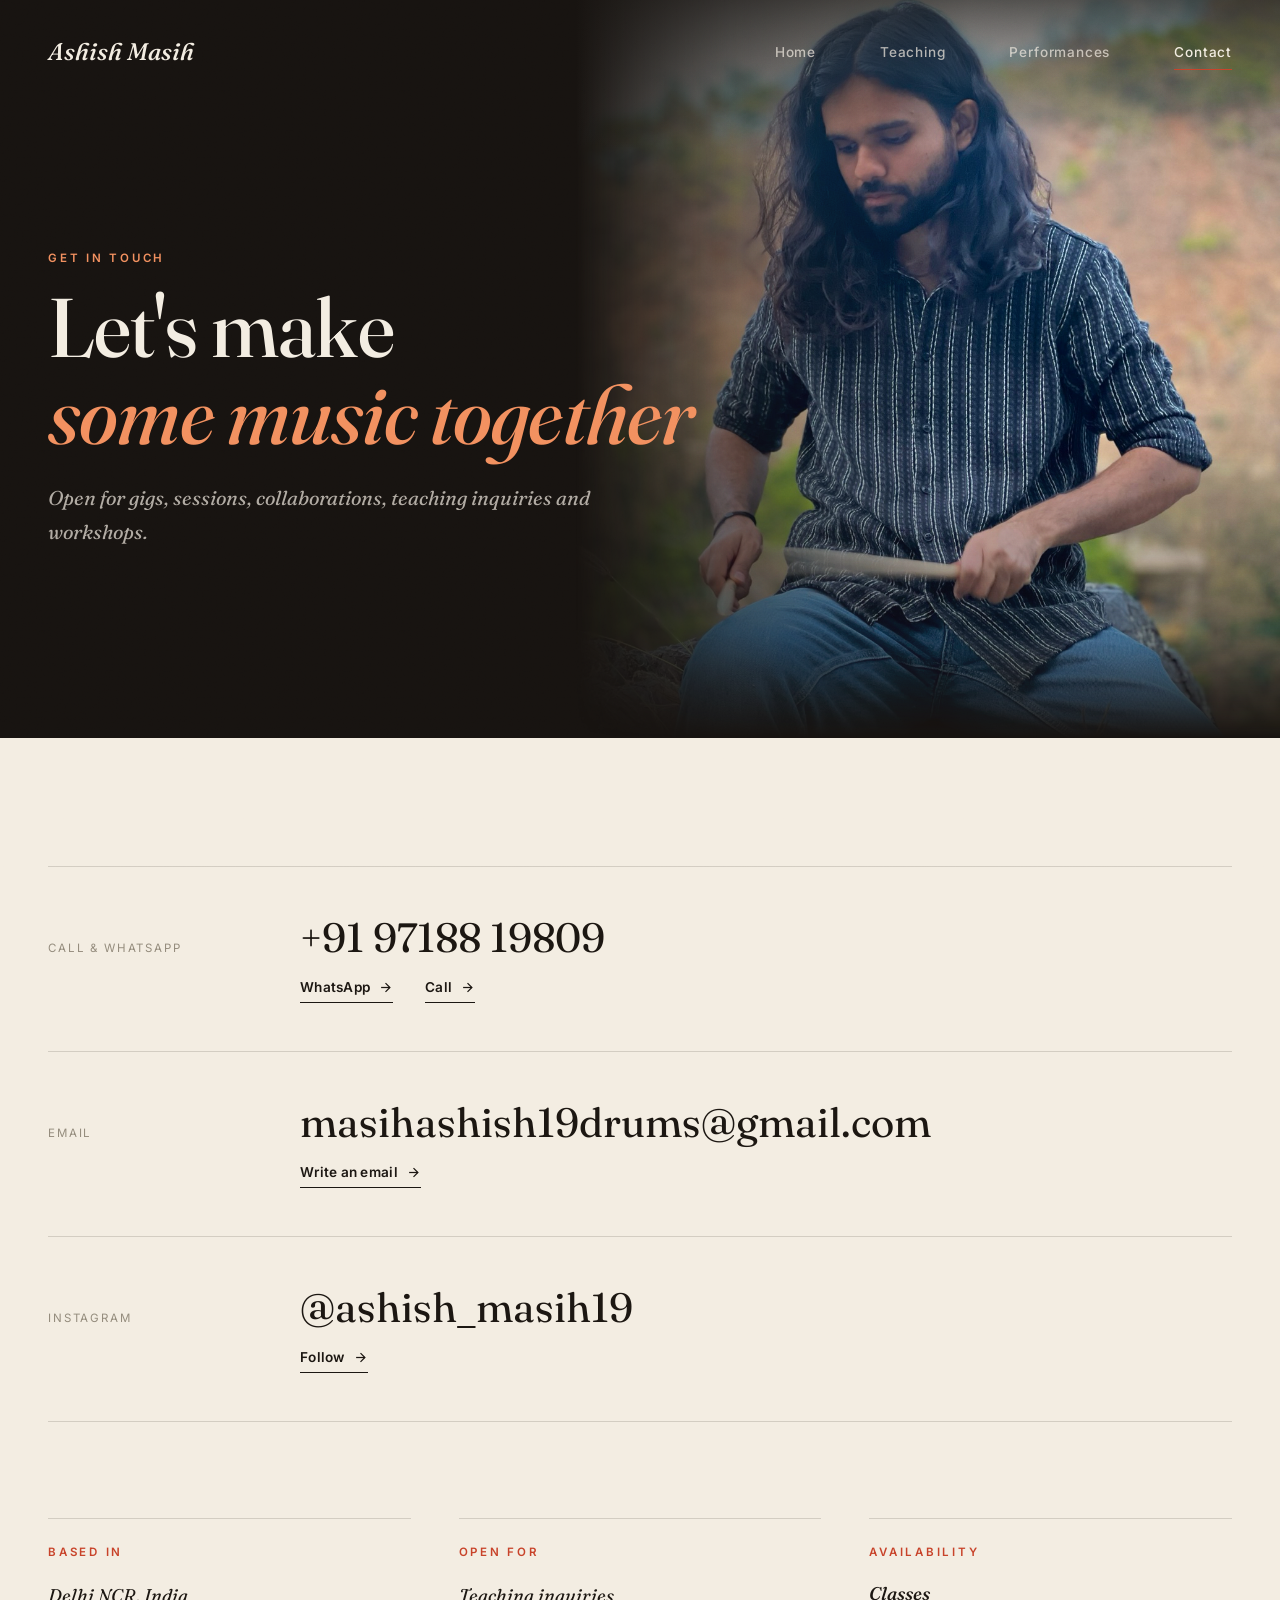
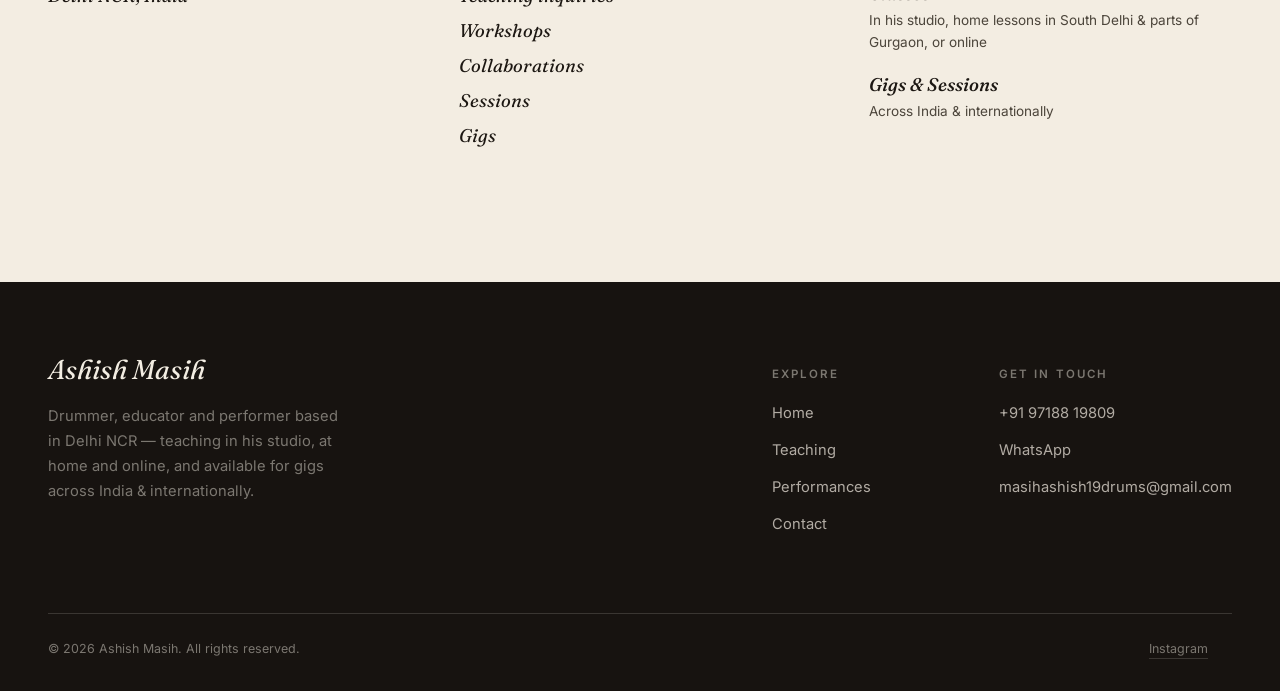
==== contact.html @ cd33c208 "Ashish Masih website" ====
<!DOCTYPE html>
<html lang="en">
<head>
<meta charset="UTF-8">
<meta name="viewport" content="width=device-width, initial-scale=1.0">
<title>Contact — Ashish Masih | Drummer, Educator &amp; Performer</title>
<meta name="description" content="Get in touch with Ashish Masih for drum classes — in his studio, at home in South Delhi and parts of Gurgaon, or online — or to book him for gigs and sessions across India and internationally.">
<link rel="stylesheet" href="css/tokens.css">
<link rel="stylesheet" href="css/base.css">
</head>
<body>

<site-nav active="contact"></site-nav>

<header class="section-dark contact-hero">
  <div class="container grid-12">
    <div class="col-start-1 col-span-9" data-reveal>
      <span class="eyebrow">Get In Touch</span>
      <h1 style="font-size:clamp(2.6rem,6.5vw,5.2rem);">Let's make<br><em style="color:var(--accent-2);">some music together</em></h1>
      <p class="dek" style="margin-top:var(--space-md);">Open for gigs, sessions, collaborations, teaching inquiries and workshops.</p>
    </div>
  </div>
  <div class="contact-photo" aria-hidden="false">
    <media-placeholder src="assets/images/contact-photo.jpg" alt="Ashish sitting on a rock outdoors, tapping a pair of drumsticks on his knees" fit="cover" focus="50% 40%" priority style="height:100%;"></media-placeholder>
  </div>
</header>

<section class="section">
  <div class="container">

    <div class="contact-list" data-reveal>

      <div class="cl-row">
        <span class="cl-label">Call &amp; WhatsApp</span>
        <a class="cl-value" href="tel:+919718819809">+91 97188 19809</a>
        <span class="cl-actions">
          <a class="link-cta" href="https://wa.me/919718819809" target="_blank" rel="noopener">WhatsApp <svg viewBox="0 0 24 24" fill="none" stroke="currentColor" stroke-width="2"><line x1="5" y1="12" x2="19" y2="12"/><polyline points="12 5 19 12 12 19"/></svg></a>
          <a class="link-cta" href="tel:+919718819809">Call <svg viewBox="0 0 24 24" fill="none" stroke="currentColor" stroke-width="2"><line x1="5" y1="12" x2="19" y2="12"/><polyline points="12 5 19 12 12 19"/></svg></a>
        </span>
      </div>

      <div class="cl-row">
        <span class="cl-label">Email</span>
        <a class="cl-value" href="mailto:masihashish19drums@gmail.com">masihashish19drums@gmail.com</a>
        <span class="cl-actions">
          <a class="link-cta" href="mailto:masihashish19drums@gmail.com">Write an email <svg viewBox="0 0 24 24" fill="none" stroke="currentColor" stroke-width="2"><line x1="5" y1="12" x2="19" y2="12"/><polyline points="12 5 19 12 12 19"/></svg></a>
        </span>
      </div>

      <div class="cl-row">
        <span class="cl-label">Instagram</span>
        <a class="cl-value" href="https://www.instagram.com/ashish_masih19" target="_blank" rel="noopener">@ashish_masih19</a>
        <span class="cl-actions">
          <a class="link-cta" href="https://www.instagram.com/ashish_masih19" target="_blank" rel="noopener">Follow <svg viewBox="0 0 24 24" fill="none" stroke="currentColor" stroke-width="2"><line x1="5" y1="12" x2="19" y2="12"/><polyline points="12 5 19 12 12 19"/></svg></a>
        </span>
      </div>

    </div>

    <div class="contact-facts" data-reveal>
      <div class="fact">
        <span class="eyebrow">Based In</span>
        <ul class="fact-list"><li>Delhi NCR, India</li></ul>
      </div>
      <div class="fact">
        <span class="eyebrow">Open For</span>
        <ul class="fact-list">
          <li>Teaching inquiries</li>
          <li>Workshops</li>
          <li>Collaborations</li>
          <li>Sessions</li>
          <li>Gigs</li>
        </ul>
      </div>
      <div class="fact">
        <span class="eyebrow">Availability</span>
        <p class="fact-line"><strong>Classes</strong>In his studio, home lessons in South Delhi &amp; parts of Gurgaon, or online</p>
        <p class="fact-line"><strong>Gigs &amp; Sessions</strong>Across India &amp; internationally</p>
      </div>
    </div>

  </div>
</section>

<site-footer></site-footer>

<script type="module" src="js/app.js"></script>
</body>
</html>
---- css/tokens.css ----
/* ============================================
   DESIGN TOKENS — single source of truth.
   Consumed by base.css (light DOM) and by every
   Web Component's Shadow DOM (custom properties
   pierce the shadow boundary by design).
   ============================================ */

:root {
  /* ---- color: paper (light) chapters ---- */
  --paper: #f3ede2;
  --paper-alt: #eae1cf;
  --ink: #1c1712;
  --ink-soft: #4c453b;
  --ink-faint: #948c7d;
  --line: rgba(28, 23, 18, 0.15);
  --line-soft: rgba(28, 23, 18, 0.09);

  /* ---- color: dark (cover) chapters ---- */
  --dark: #171310;
  --dark-alt: #211b15;
  --cream: #f3ede2;
  --cream-soft: rgba(243, 237, 226, 0.7);
  --cream-faint: rgba(243, 237, 226, 0.46);
  --line-dark: rgba(243, 237, 226, 0.16);

  /* ---- color: accent (primary — red/orange, "performance" energy) ---- */
  --accent: #c8432a;
  --accent-2: #f2905f;
  --accent-rgb: 200, 67, 42;
  --accent-soft: rgba(200, 67, 42, 0.14);

  /* ---- color: accent (secondary — gold, "teaching" wayfinding) ----
     Pages override --accent/--accent-2/--accent-rgb with these at the
     <body> level so every component (nav, buttons, glows, chips) that
     reads var(--accent) re-themes automatically — custom properties
     pierce the Shadow DOM boundary by design. ---- */
  --accent-teach: #c99a3a;
  --accent-teach-2: #e8c874;
  --accent-teach-rgb: 201, 154, 58;

  /* ---- spacing scale (strict, 4px atomic unit) ---- */
  --space-3xs: 0.25rem;   /* 4  */
  --space-2xs: 0.5rem;    /* 8  */
  --space-xs: 0.75rem;    /* 12 */
  --space-sm: 1rem;       /* 16 */
  --space-md: 1.5rem;     /* 24 */
  --space-lg: 2rem;       /* 32 */
  --space-xl: 3rem;       /* 48 */
  --space-2xl: 4rem;      /* 64 */
  --space-3xl: 6rem;      /* 96 */
  --space-4xl: 8rem;      /* 128 */
  --space-5xl: 10rem;     /* 160 */

  /* ---- type ---- */
  --font-display: 'Fraunces', Georgia, serif;
  --font-body: 'Inter', -apple-system, BlinkMacSystemFont, sans-serif;
  --text-2xs: 0.65rem;
  --text-xs: 0.72rem;
  --text-sm: 0.85rem;
  --text-base: 1.03rem;
  --text-md: 1.25rem;
  --text-lg: clamp(1.3rem, 2.6vw, 1.8rem);
  --text-xl: clamp(2rem, 4.6vw, 3.4rem);
  --text-2xl: clamp(2.6rem, 6vw, 5rem);
  --text-3xl: clamp(3rem, 8vw, 6.6rem);

  /* ---- radius ---- */
  --radius-sm: 2px;
  --radius-md: 8px;
  --radius-lg: 18px;
  --radius-xl: 28px;
  --radius-pill: 999px;

  /* ---- framed page (contained dark canvas, not edge-to-edge) ---- */
  --page-bg: #000;
  --frame-pad: clamp(10px, 1.6vw, 22px);

  /* ---- glass (glassmorphism overlay panels) ---- */
  --glass-blur: 18px;
  --glass-bg-dark: rgba(23, 19, 16, 0.5);
  --glass-bg-light: rgba(243, 237, 226, 0.55);
  --glass-border-dark: rgba(243, 237, 226, 0.18);
  --glass-border-light: rgba(28, 23, 18, 0.16);
  --glass-shadow: 0 20px 60px rgba(0, 0, 0, 0.28);

  /* ---- motion (micro-interaction tokens) ---- */
  --ease-out: cubic-bezier(.22, 1, .36, 1);
  --ease-in-out: cubic-bezier(.65, 0, .35, 1);
  --dur-fast: 180ms;
  --dur-med: 320ms;
  --dur-slow: 640ms;
  --lift-hover: -4px;
  --scale-hover: 1.015;
  --scale-press: 0.985;

  /* ---- grid (asymmetric 12-col system) ---- */
  --grid-cols: 12;
  --grid-gap: clamp(16px, 2.4vw, var(--space-lg));
  --container-max: 1280px;
  --container-pad: clamp(20px, 4vw, 48px);
}
---- css/base.css ----
/* ============================================
   BASE — reset, global type, asymmetric grid
   system, section rhythm, and light-DOM atoms
   that are too content-specific to warrant a
   Web Component (see /js/components for the
   reusable, decoupled UI pieces instead).
   ============================================ */

@import url('https://fonts.googleapis.com/css2?family=Fraunces:ital,opsz,wght@0,9..144,300..900;1,9..144,300..900&family=Inter:wght@400;500;600;700&display=swap');

* { box-sizing: border-box; margin: 0; padding: 0; }
html { scroll-behavior: smooth; }

body {
  background: var(--paper);
  color: var(--ink-soft);
  font-family: var(--font-body);
  font-size: var(--text-base);
  line-height: 1.7;
  -webkit-font-smoothing: antialiased;
  overflow-x: hidden;
  position: relative;
}

/* film grain, sits above everything, ignores pointer events */
body::before {
  content: '';
  position: fixed;
  inset: 0;
  z-index: 999;
  pointer-events: none;
  opacity: 0.05;
  mix-blend-mode: overlay;
  background-image: url("data:image/svg+xml,%3Csvg xmlns='http://www.w3.org/2000/svg' width='180' height='180'%3E%3Cfilter id='n'%3E%3CfeTurbulence type='fractalNoise' baseFrequency='0.85' numOctaves='2' stitchTiles='stitch'/%3E%3C/filter%3E%3Crect width='100%25' height='100%25' filter='url(%23n)'/%3E%3C/svg%3E");
}

img { max-width: 100%; display: block; }
a { color: inherit; text-decoration: none; }
ul { list-style: none; }

/* ---------- container + asymmetric grid ---------- */
.container {
  max-width: var(--container-max);
  margin: 0 auto;
  padding: 0 var(--container-pad);
}
.grid-12 {
  display: grid;
  grid-template-columns: repeat(var(--grid-cols), 1fr);
  gap: var(--grid-gap);
}
.col-start-1 { grid-column-start: 1; }
.col-start-2 { grid-column-start: 2; }
.col-start-3 { grid-column-start: 3; }
.col-start-4 { grid-column-start: 4; }
.col-start-6 { grid-column-start: 6; }
.col-start-7 { grid-column-start: 7; }
.col-start-8 { grid-column-start: 8; }
.col-start-9 { grid-column-start: 9; }
.col-start-10 { grid-column-start: 10; }
.col-span-3 { grid-column-end: span 3; }
.col-span-4 { grid-column-end: span 4; }
.col-span-5 { grid-column-end: span 5; }
.col-span-6 { grid-column-end: span 6; }
.col-span-7 { grid-column-end: span 7; }
.col-span-8 { grid-column-end: span 8; }
.col-span-9 { grid-column-end: span 9; }
.col-span-10 { grid-column-end: span 10; }
.col-span-12 { grid-column-end: span 12; }
.row-start-1 { grid-row-start: 1; }

/* ---------- typography ---------- */
h1, h2, h3, h4 {
  font-family: var(--font-display);
  font-weight: 560;
  letter-spacing: -0.01em;
  line-height: 1.04;
  color: var(--ink);
}
.section-dark h1, .section-dark h2, .section-dark h3, .section-dark h4 { color: var(--cream); }

h1 { font-size: var(--text-3xl); font-weight: 480; }
h2 { font-size: var(--text-xl); }
h3 { font-size: var(--text-lg); font-weight: 560; }
em, .italic { font-style: italic; }

p { color: var(--ink-soft); }
.section-dark p { color: var(--cream-soft); }

.eyebrow {
  display: block;
  font-size: var(--text-xs);
  font-weight: 600;
  letter-spacing: 0.24em;
  text-transform: uppercase;
  color: var(--accent);
  margin-bottom: var(--space-sm);
}
.section-dark .eyebrow { color: var(--accent-2); }

.dek {
  font-family: var(--font-display);
  font-style: italic;
  font-weight: 400;
  font-size: var(--text-md);
  color: var(--ink-soft);
  max-width: 600px;
}
.section-dark .dek { color: var(--cream-soft); }

/* ---------- link-cta atom (micro-interaction) ---------- */
.link-cta {
  display: inline-flex;
  align-items: center;
  gap: var(--space-2xs);
  font-family: var(--font-body);
  font-weight: 600;
  font-size: var(--text-sm);
  letter-spacing: 0.02em;
  color: var(--ink);
  padding-bottom: 3px;
  border-bottom: 1px solid var(--ink);
  transition: gap var(--dur-med) var(--ease-out), color var(--dur-med), border-color var(--dur-med), transform var(--dur-fast) var(--ease-out);
}
.link-cta:hover { gap: var(--space-sm); color: var(--accent); border-color: var(--accent); }
.link-cta:active { transform: scale(var(--scale-press)); }
.link-cta svg { width: 15px; height: 15px; }
.section-dark .link-cta { color: var(--cream); border-color: var(--line-dark); }
.section-dark .link-cta:hover { color: var(--accent-2); border-color: var(--accent-2); }
.link-row { display: flex; gap: var(--space-2xl); flex-wrap: wrap; align-items: center; }

.btn-solid {
  display: inline-flex;
  align-items: center;
  justify-content: center;
  gap: var(--space-2xs);
  padding: var(--space-sm) var(--space-lg);
  background: var(--accent);
  color: var(--cream);
  font-family: var(--font-body);
  font-weight: 600;
  font-size: var(--text-sm);
  letter-spacing: 0.03em;
  border: none;
  border-radius: var(--radius-md);
  cursor: pointer;
  transition: filter var(--dur-med) var(--ease-out), transform var(--dur-fast) var(--ease-out), box-shadow var(--dur-med) var(--ease-out);
}
.btn-solid:hover {
  filter: brightness(0.88);
  transform: translateY(var(--lift-hover));
  box-shadow: 0 10px 30px -6px rgba(var(--accent-rgb), 0.55);
}
.btn-solid:active { transform: scale(var(--scale-press)); }
.btn-solid svg { width: 15px; height: 15px; }

/* ---------- framed page (contained dark canvas w/ rounded panels) ---------- */
.framed-page { background: var(--page-bg); padding: var(--frame-pad); }

.promo-card {
  display: grid;
  grid-template-columns: 0.9fr 1.1fr;
  background: var(--dark);
  border-radius: var(--radius-xl);
  overflow: hidden;
  min-height: 60svh;
}
.promo-text {
  display: flex;
  flex-direction: column;
  justify-content: center;
  align-items: flex-start;
  padding: var(--space-3xl) clamp(var(--space-lg), 5vw, var(--space-3xl));
  min-width: 0;
}
.promo-text .dek { margin: var(--space-sm) 0 var(--space-xl); max-width: 420px; }
.hero-stat { display: flex; align-items: center; gap: var(--space-sm); margin: var(--space-md) 0 0; }
.hero-stat-num { font-family: var(--font-display); font-style: italic; font-weight: 480; font-size: clamp(2.8rem, 5.2vw, 4.4rem); line-height: 1; letter-spacing: -0.02em; color: var(--accent-2); }
.hero-stat-label { font-size: var(--text-xs); font-weight: 600; letter-spacing: 0.16em; text-transform: uppercase; line-height: 1.5; color: var(--cream-soft); }
.promo-media {
  position: relative;
  min-width: 0;
  margin-left: -10%;
  pointer-events: none;
  /* the photo dissolves into the card colour instead of ending on a hard edge */
  -webkit-mask-image: linear-gradient(90deg, transparent 0%, rgba(0, 0, 0, 0.2) 12%, rgba(0, 0, 0, 0.62) 28%, #000 55%);
  mask-image: linear-gradient(90deg, transparent 0%, rgba(0, 0, 0, 0.2) 12%, rgba(0, 0, 0, 0.62) 28%, #000 55%);
}
.promo-media media-placeholder { height: 100%; }

/* ---------- tile grid (bento-style section links) ---------- */
.tile-grid {
  display: grid;
  grid-template-columns: 1fr 1fr;
  gap: var(--frame-pad);
  margin-top: var(--frame-pad);
}
.tile {
  position: relative;
  display: block;
  border-radius: var(--radius-xl);
  overflow: hidden;
  aspect-ratio: 4 / 3;
  transition: transform var(--dur-med) var(--ease-out);
}
.tile.full { grid-column: 1 / -1; aspect-ratio: 21 / 9; }
.tile:hover { transform: translateY(var(--lift-hover)); }
.tile::before {
  content: '';
  position: absolute;
  inset: 0;
  z-index: 1;
  background: linear-gradient(180deg, transparent 50%, rgba(8, 6, 4, 0.62) 100%);
  pointer-events: none;
}
.tile::after {
  content: '';
  position: absolute;
  inset: 0;
  z-index: 1;
  background: linear-gradient(180deg, rgba(var(--accent-rgb), 0) 35%, rgba(var(--accent-rgb), 0.45) 100%);
  opacity: 0;
  transition: opacity var(--dur-med) var(--ease-out);
  pointer-events: none;
}
.tile:hover::after { opacity: 1; }
.tile media-placeholder { height: 100%; }
.tile-label {
  position: absolute;
  left: var(--space-lg);
  bottom: var(--space-lg);
  z-index: 2;
  font-family: var(--font-display);
  font-size: var(--text-xl);
  color: var(--cream);
  pointer-events: none;
}

/* ---------- numbers strip (compact, so the photos stay the hero) ---------- */
.numbers-strip { padding: var(--space-xl) 0; }
.numbers-strip .pull-numbers { font-size: clamp(1.1rem, 1.7vw, 1.45rem); line-height: 1.6; max-width: 880px; }

/* ---------- journey (stack of full-size chapter cards on the black canvas) ---------- */
.journey { background: var(--page-bg); }
.journey-head { padding-top: var(--space-2xl); padding-bottom: var(--space-lg); }
.journey-stack { display: grid; gap: var(--frame-pad); }
.journey-coda {
  display: flex;
  align-items: baseline;
  gap: var(--space-xl);
  padding: var(--space-xl);
  border-radius: var(--radius-xl);
  background: var(--dark-alt);
}
.journey-coda .eyebrow { margin: 0; white-space: nowrap; }
.journey-coda p {
  font-family: var(--font-display);
  font-style: italic;
  font-size: clamp(1.25rem, 2.3vw, 1.9rem);
  line-height: 1.4;
  color: var(--cream);
  max-width: 820px;
}

/* ---------- proof grid (equal-size captioned photos, e.g. corporate gigs) ---------- */
.proof-grid {
  display: grid;
  grid-template-columns: repeat(4, 1fr);
  gap: var(--space-md);
}
.proof-grid media-placeholder { border-radius: var(--radius-lg); overflow: hidden; }
@media (max-width: 980px) { .proof-grid { grid-template-columns: repeat(2, 1fr); } }
@media (max-width: 560px) { .proof-grid { grid-template-columns: 1fr; } }

@media (max-width: 900px) {
  .promo-card { grid-template-columns: 1fr; }
  .promo-media {
    aspect-ratio: 4/3;
    margin-left: 0;
    margin-top: -12%;
    -webkit-mask-image: linear-gradient(180deg, transparent 0%, rgba(0, 0, 0, 0.2) 12%, rgba(0, 0, 0, 0.62) 28%, #000 55%);
    mask-image: linear-gradient(180deg, transparent 0%, rgba(0, 0, 0, 0.2) 12%, rgba(0, 0, 0, 0.62) 28%, #000 55%);
  }
  .promo-text { padding: var(--space-2xl) var(--space-lg); }
}
@media (max-width: 700px) {
  .tile-grid { grid-template-columns: 1fr; }
  .tile.full { aspect-ratio: 4/3; }
}

/* ---------- section rhythm ---------- */
.section { padding: var(--space-4xl) 0; position: relative; background: var(--paper); }
.section-tight { padding: var(--space-3xl) 0; }
.section-alt { background: var(--paper-alt); }
.section-dark { background: var(--dark); }
.section-dark.section-alt { background: var(--dark-alt); }
.section-head { margin-bottom: var(--space-2xl); max-width: 640px; }
.section-head.center { text-align: center; max-width: 640px; margin-left: auto; margin-right: auto; }

/* ---------- pull-numbers (editorial stat sentence) ---------- */
.pull-numbers {
  font-family: var(--font-display);
  font-size: var(--text-xl);
  line-height: 1.5;
  color: var(--ink);
  font-weight: 400;
}
.pull-numbers strong { color: var(--accent); font-weight: 600; font-style: italic; }
.section-dark .pull-numbers { color: var(--cream); }

/* ---------- flowing / plain lists ---------- */
.flow-list {
  font-family: var(--font-display);
  font-style: italic;
  font-size: var(--text-md);
  color: var(--ink);
  line-height: 1.9;
}
.section-dark .flow-list { color: var(--cream); }
.flow-list .sep { color: var(--accent); font-style: normal; margin: 0 var(--space-sm); }


/* ---------- info row (location-style triads) ---------- */
.info-row { display: grid; grid-template-columns: repeat(3, 1fr); gap: var(--space-2xl); }
.info-row .info-item h4 { font-family: var(--font-display); font-style: italic; font-weight: 500; font-size: var(--text-md); margin-bottom: var(--space-2xs); }
.info-row .info-item p { font-size: var(--text-sm); }

/* ---------- contact page ---------- */
.contact-list { border-top: 1px solid var(--line); }
.cl-row {
  display: grid;
  grid-template-columns: 220px 1fr;
  align-items: baseline;
  column-gap: var(--space-lg);
  row-gap: var(--space-sm);
  padding: var(--space-xl) 0;
  border-bottom: 1px solid var(--line);
}
.cl-label { font-size: var(--text-xs); letter-spacing: 0.16em; text-transform: uppercase; color: var(--ink-faint); }
.cl-value {
  font-family: var(--font-display);
  font-size: clamp(1.4rem, 3.2vw, 2.6rem);
  line-height: 1.1;
  color: var(--ink);
  overflow-wrap: anywhere;
  transition: color var(--dur-med) var(--ease-out), padding-left var(--dur-med) var(--ease-out);
}
.cl-value:hover { color: var(--accent); padding-left: var(--space-xs); }
.cl-actions { grid-column: 2; display: flex; gap: var(--space-lg); flex-wrap: wrap; }
.contact-hero { position: relative; overflow: hidden; display: flex; flex-direction: column; justify-content: center; min-height: min(82svh, 780px); padding: 150px 0 90px; }
.contact-hero .container { position: relative; z-index: 1; width: 100%; }
.contact-hero::before { content: ''; position: absolute; inset: 0 0 auto 0; height: 150px; z-index: 1; pointer-events: none; background: linear-gradient(180deg, rgba(23,19,16,.72), transparent); }
/* the photo bleeds off the top/right and dissolves into the page colour on its left and bottom edges */
.contact-photo {
  position: absolute; top: 0; right: 0; bottom: 0;
  width: min(58%, 840px);
  z-index: 0;
  pointer-events: none;
  -webkit-mask-image: linear-gradient(90deg, transparent 0%, transparent 5%, rgba(0,0,0,.5) 26%, #000 58%), linear-gradient(0deg, transparent 0%, rgba(0,0,0,.6) 14%, #000 42%);
  -webkit-mask-composite: source-in;
  mask-image: linear-gradient(90deg, transparent 0%, transparent 5%, rgba(0,0,0,.5) 26%, #000 58%), linear-gradient(0deg, transparent 0%, rgba(0,0,0,.6) 14%, #000 42%);
  mask-composite: intersect;
}
.contact-facts { display: grid; grid-template-columns: repeat(3, 1fr); gap: var(--space-xl); margin-top: var(--space-3xl); }
.fact { border-top: 1px solid var(--line); padding-top: var(--space-md); min-width: 0; }
.fact-list { list-style: none; font-family: var(--font-display); font-style: italic; font-size: 1.15rem; line-height: 1.9; color: var(--ink); }
.fact-line { font-size: var(--text-sm); line-height: 1.6; margin-bottom: var(--space-sm); }
.fact-line strong { display: block; font-family: var(--font-display); font-style: italic; font-weight: 500; font-size: 1.15rem; color: var(--ink); margin-bottom: 2px; }
.hero-shade-teach { position: absolute; inset: 0; background: linear-gradient(90deg, rgba(23,19,16,.78) 0%, rgba(23,19,16,.5) 38%, rgba(23,19,16,0) 62%), linear-gradient(180deg, rgba(23,19,16,.3) 0%, rgba(23,19,16,0) 22%, rgba(23,19,16,0) 78%, rgba(23,19,16,.55) 100%); }

/* ---------- ways (mixed-size panels: one photographic, two solid) ---------- */
.ways {
  display: grid;
  grid-template-columns: 1.25fr 1fr;
  grid-template-rows: 1fr 1fr;
  gap: var(--frame-pad);
}
.way {
  position: relative;
  isolation: isolate;
  overflow: hidden;
  display: flex;
  flex-direction: column;
  justify-content: flex-end;
  min-height: 300px;
  padding: var(--space-xl) var(--space-xl) var(--space-lg);
  border-radius: var(--radius-xl);
  color: var(--cream);
}
.way h3 { color: var(--cream); font-size: clamp(1.9rem, 3.6vw, 3.1rem); font-weight: 480; margin-bottom: var(--space-xs); }
.way p { color: var(--cream-soft); max-width: 470px; }
.way-chip {
  position: absolute;
  top: var(--space-lg);
  left: var(--space-xl);
  z-index: 2;
  padding: 8px 15px;
  border-radius: var(--radius-pill);
  background: var(--glass-bg-dark);
  border: 1px solid var(--glass-border-dark);
  backdrop-filter: blur(var(--glass-blur));
  -webkit-backdrop-filter: blur(var(--glass-blur));
  font-size: var(--text-xs);
  font-weight: 600;
  letter-spacing: 0.16em;
  text-transform: uppercase;
  color: var(--cream);
}
.way-a {
  grid-row: 1 / span 2;
  min-height: 640px;
  background:
    radial-gradient(120% 90% at 0% 100%, rgba(var(--accent-rgb), 0.42), transparent 66%),
    var(--dark);
}
.way-a .way-media { position: absolute; inset: 0; z-index: -2; }
.way-a.has-photo::after {
  content: '';
  position: absolute;
  inset: 0;
  z-index: -1;
  background: linear-gradient(180deg, rgba(8, 6, 4, 0.1) 30%, rgba(8, 6, 4, 0.82) 100%);
}
.way-b {
  background:
    radial-gradient(90% 120% at 100% 0%, rgba(var(--accent-rgb), 0.3), transparent 62%),
    var(--dark);
}
.way-c {
  background:
    radial-gradient(110% 130% at 0% 0%, rgba(var(--accent-rgb), 0.62), transparent 70%),
    #1c1712;
}
.way-note {
  margin-top: var(--space-md);
  padding-top: var(--space-sm);
  border-top: 1px solid rgba(243, 237, 226, 0.28);
  font-size: var(--text-sm);
}
.way-note strong { color: var(--cream); font-weight: 600; }
.learn-line { font-size: var(--text-lg); line-height: 1.55; }

/* ---------- big inline links (dark band) ---------- */
.big-links { display: flex; flex-wrap: wrap; gap: var(--space-md) var(--space-2xl); }
.big-links a {
  display: inline-flex;
  align-items: center;
  gap: 0.35em;
  font-family: var(--font-display);
  font-style: italic;
  font-size: clamp(1.8rem, 4.2vw, 3.4rem);
  line-height: 1.15;
  color: var(--cream);
  padding-bottom: 0.06em;
  border-bottom: 1px solid var(--line-dark);
  transition: color var(--dur-med) var(--ease-out), border-color var(--dur-med) var(--ease-out), gap var(--dur-med) var(--ease-out);
}
.big-links a:hover { color: var(--accent-2); border-color: var(--accent-2); gap: 0.6em; }
.big-links svg { width: 0.62em; height: 0.62em; flex-shrink: 0; }

/* ---------- CTA closing band ---------- */
.cta-close { padding: var(--space-5xl) 0; text-align: center; }
.cta-close .eyebrow { justify-content: center; }
.cta-close h2 { margin: var(--space-sm) 0 var(--space-xl); }

/* ---------- reveal-on-scroll (driven by js/reveal.js) ---------- */
[data-reveal] {
  opacity: 0;
  transform: translateY(28px);
  transition: opacity var(--dur-slow) var(--ease-out), transform var(--dur-slow) var(--ease-out);
}
[data-reveal].in { opacity: 1; transform: translateY(0); }

/* ---------- responsive ---------- */
@media (max-width: 980px) {
  .grid-12 { grid-template-columns: repeat(6, 1fr); }
  .col-span-3, .col-span-4, .col-span-5, .col-span-6, .col-span-7, .col-span-8, .col-span-9, .col-span-10 { grid-column: 1 / -1; }
  .col-start-1, .col-start-2, .col-start-3, .col-start-4, .col-start-6, .col-start-7, .col-start-8, .col-start-9, .col-start-10 { grid-column-start: 1; }
  .info-row { grid-template-columns: 1fr; gap: var(--space-lg); }
  .journey-coda { flex-direction: column; gap: var(--space-xs); padding: var(--space-lg); }
  .cl-row { grid-template-columns: 1fr; gap: var(--space-xs); padding: var(--space-lg) 0; }
  .ways { grid-template-columns: 1fr; grid-template-rows: none; }
  .way-a { grid-row: auto; min-height: 480px; }
  .way { padding: var(--space-lg); }
  .way-chip { left: var(--space-lg); top: var(--space-md); }
  .cl-actions { grid-column: 1; }
  .contact-facts { grid-template-columns: 1fr; gap: var(--space-xl); }
  .section { padding: var(--space-3xl) 0; }
}
@media (max-width: 560px) {
  .container { padding: 0 20px; }
  .link-row { gap: var(--space-md); }
}

/* masonry gallery: vertical gap between stacked photos (must live outside the shadow root) */
gallery-grid[layout="masonry"] > media-placeholder { margin-bottom: var(--space-md); }

/* ---------- performances: where he's played ---------- */
.places { display: grid; grid-template-columns: repeat(6, 1fr); gap: var(--space-xl); }
.place { grid-column: span 3; border-top: 1px solid rgba(28, 23, 18, 0.28); padding-top: var(--space-md); }
.place:nth-child(n+4) { grid-column: span 3; }
.place h3 { font-family: var(--font-display); font-weight: 500; font-size: clamp(2.1rem, 4.4vw, 3.8rem); line-height: 1.05; margin: var(--space-2xs) 0 0; }
.place h3 em { color: var(--accent); font-size: 1.25em; margin-right: 0.08em; }
.place-kicker { display: block; font-size: var(--text-xs); letter-spacing: 0.16em; text-transform: uppercase; color: var(--ink-faint); }
.place-note { margin-top: var(--space-sm); font-size: var(--text-sm); font-style: italic; color: var(--ink-faint); }
.stage-head { margin-bottom: var(--space-2xl); align-items: end; }
@media (max-width: 700px) {
  .places { grid-template-columns: 1fr; gap: var(--space-lg); }
  .place, .place:nth-child(n+4) { grid-column: auto; }
  .stage-head > * { grid-column: 1 / -1 !important; }
}

/* ---------- phones ---------- */
@media (max-width: 900px) {
  /* home hero: photo first, then the words — the card colour rises up over the photo's lower edge */
  .promo-media {
    order: -1;
    aspect-ratio: 4 / 5;
    margin: 0 0 -18%;
    -webkit-mask-image: linear-gradient(180deg, #000 0%, #000 55%, rgba(0,0,0,.55) 78%, transparent 100%);
    mask-image: linear-gradient(180deg, #000 0%, #000 55%, rgba(0,0,0,.55) 78%, transparent 100%);
  }
  .promo-text { position: relative; z-index: 1; padding: 0 var(--space-lg) var(--space-xl); }
}
@media (max-width: 700px) {
  .contact-hero { min-height: 0; display: block; padding: 120px 0 56px; }
  .contact-photo {
    position: relative; width: auto; height: 420px;
    margin: var(--space-md) 0 -56px;
    -webkit-mask-image: linear-gradient(180deg, transparent 0%, rgba(0,0,0,.6) 12%, #000 30%, #000 62%, transparent 100%);
    mask-image: linear-gradient(180deg, transparent 0%, rgba(0,0,0,.6) 12%, #000 30%, #000 62%, transparent 100%);
  }
  .contact-facts { grid-template-columns: 1fr; gap: var(--space-lg); margin-top: var(--space-2xl); }
  .section { padding: var(--space-2xl) 0; }
  .section-tight { padding: var(--space-xl) 0; }
  .section-head { margin-bottom: var(--space-xl); }
  .cta-close { padding: var(--space-3xl) 0; }
  .eyebrow { letter-spacing: 0.16em; }
  .journey-head { padding-top: var(--space-xl); }
  .way, .way-a { min-height: 0; padding-top: 4.6rem; }
  .way-a { min-height: 300px; }
  .proof-grid { grid-template-columns: repeat(2, 1fr); gap: var(--space-xs); }
  .big-links a { font-size: clamp(1.5rem, 7vw, 2rem); }
  .hero-shade-teach { background: linear-gradient(180deg, rgba(23,19,16,.35) 0%, rgba(23,19,16,0) 20%, rgba(23,19,16,.2) 45%, rgba(23,19,16,.88) 100%); }
}
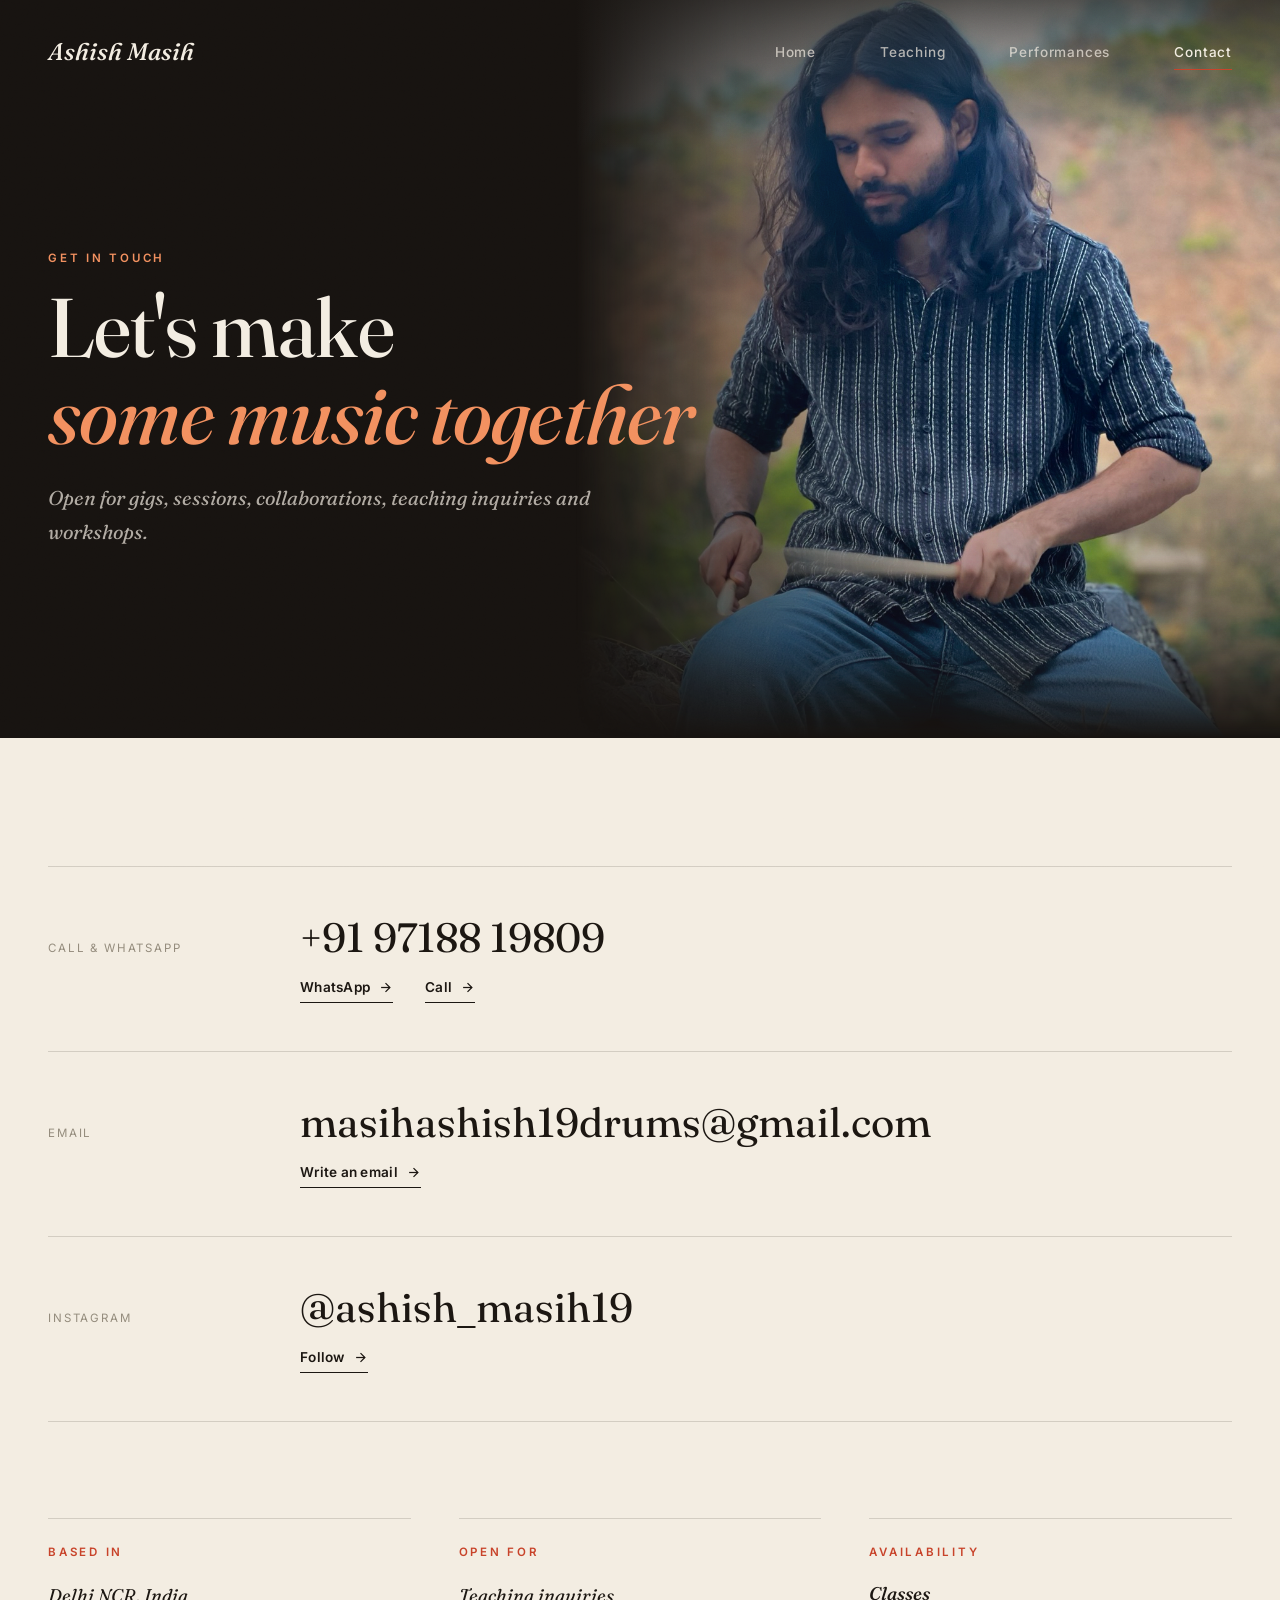
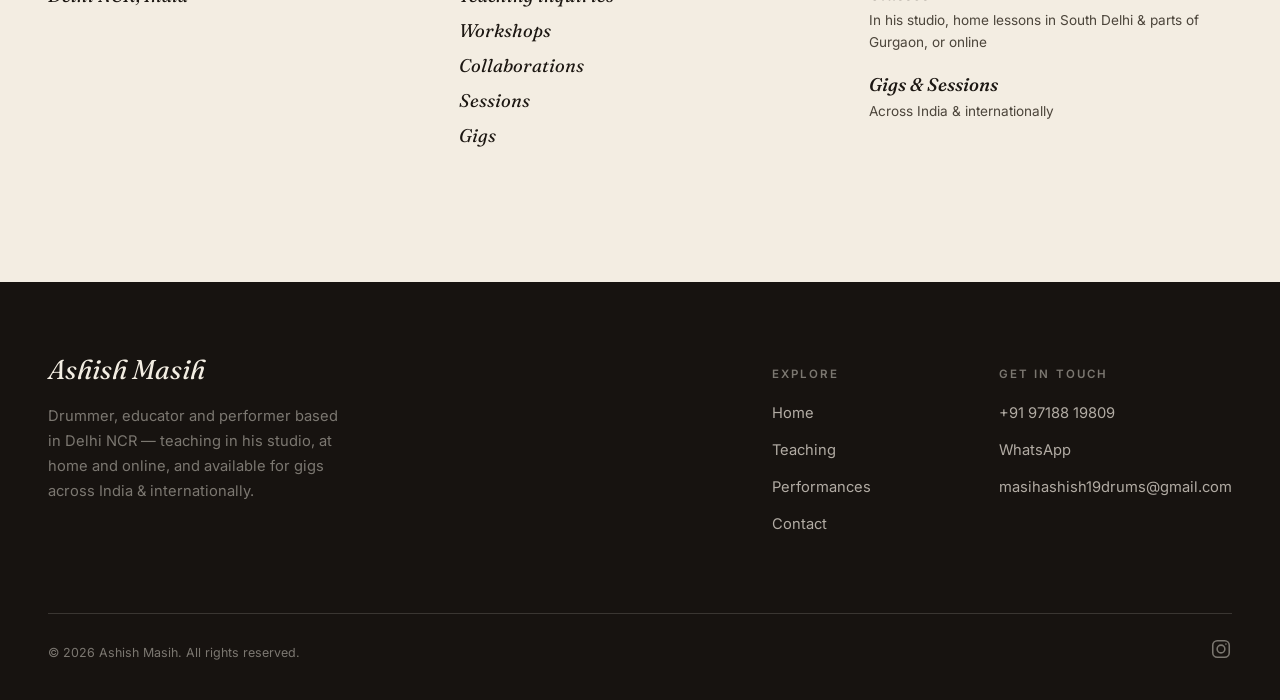
==== commit 42d803de: "Mobile: tighter band spacing, dark page edge, Instagram icon in footer" ====
--- a/contact.html
+++ b/contact.html
@@ -2,7 +2,8 @@
 <html lang="en">
 <head>
 <meta charset="UTF-8">
-<meta name="viewport" content="width=device-width, initial-scale=1.0">
+<meta name="viewport" content="width=device-width, initial-scale=1.0, viewport-fit=cover">
+<meta name="theme-color" content="#171310">
 <title>Contact — Ashish Masih | Drummer, Educator &amp; Performer</title>
 <meta name="description" content="Get in touch with Ashish Masih for drum classes — in his studio, at home in South Delhi and parts of Gurgaon, or online — or to book him for gigs and sessions across India and internationally.">
 <link rel="stylesheet" href="css/tokens.css">
--- a/css/base.css
+++ b/css/base.css
@@ -9,7 +9,7 @@
 @import url('https://fonts.googleapis.com/css2?family=Fraunces:ital,opsz,wght@0,9..144,300..900;1,9..144,300..900&family=Inter:wght@400;500;600;700&display=swap');
 
 * { box-sizing: border-box; margin: 0; padding: 0; }
-html { scroll-behavior: smooth; }
+html { scroll-behavior: smooth; background: #171310; } /* no cream strip under the footer / when pulling past the ends */
 
 body {
   background: var(--paper);
@@ -543,3 +543,21 @@
   .big-links a { font-size: clamp(1.5rem, 7vw, 2rem); }
   .hero-shade-teach { background: linear-gradient(180deg, rgba(23,19,16,.35) 0%, rgba(23,19,16,0) 20%, rgba(23,19,16,.2) 45%, rgba(23,19,16,.88) 100%); }
 }
+
+/* ---------- vertical video row (YouTube Shorts) ---------- */
+.video-row { display: grid; grid-template-columns: repeat(4, minmax(0, 1fr)); gap: var(--space-md); }
+@media (max-width: 900px) { .video-row { grid-template-columns: repeat(2, minmax(0, 1fr)); } }
+/* on phones: one tall tile at a time, swipe sideways — big enough to actually watch */
+@media (max-width: 560px) {
+  .video-row {
+    display: flex; gap: var(--space-sm);
+    overflow-x: auto; scroll-snap-type: x mandatory; -webkit-overflow-scrolling: touch;
+    margin: 0 -20px; padding: 0 20px var(--space-sm);
+    scroll-padding: 0 20px; scrollbar-width: none;
+  }
+  .video-row::-webkit-scrollbar { display: none; }
+  .video-row video-tile { flex: 0 0 74%; scroll-snap-align: start; }
+}
+
+.band-block { margin-top: var(--space-3xl); }
+@media (max-width: 700px) { .band-block { margin-top: var(--space-md); } }
